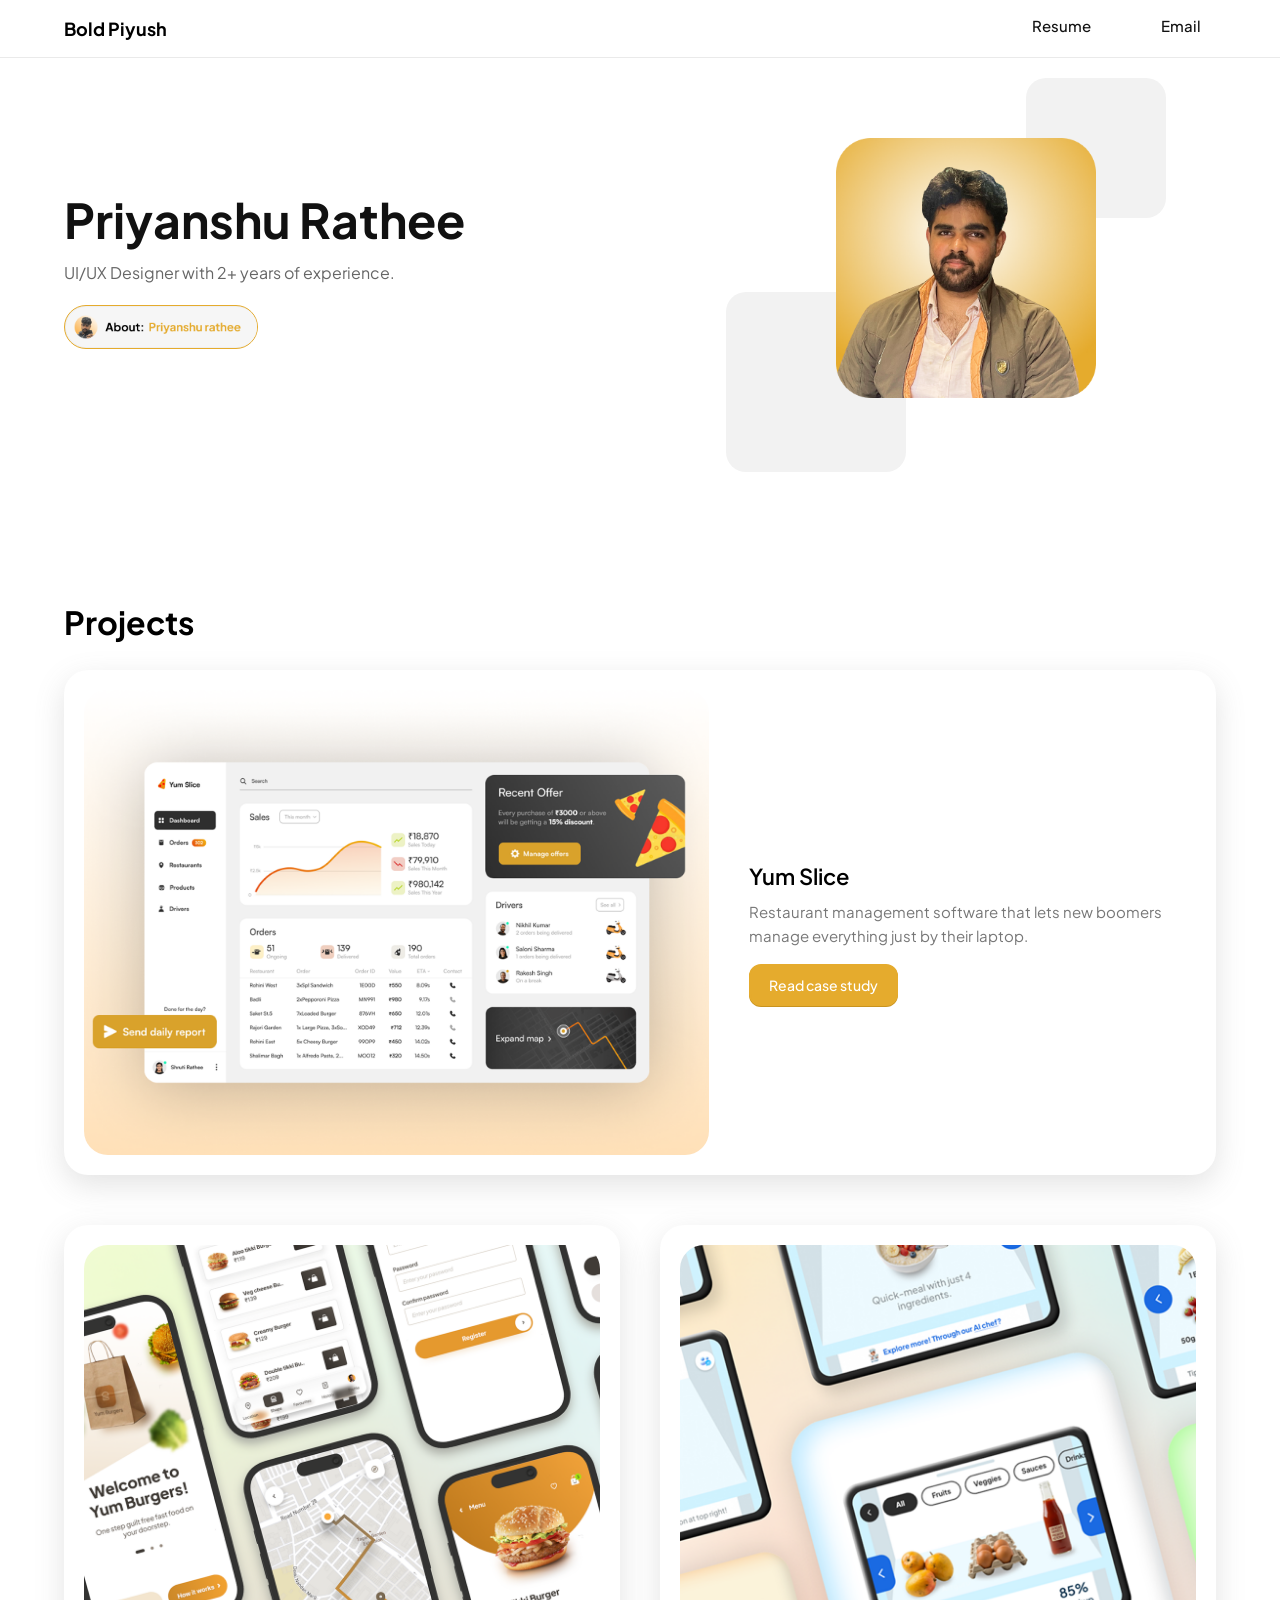
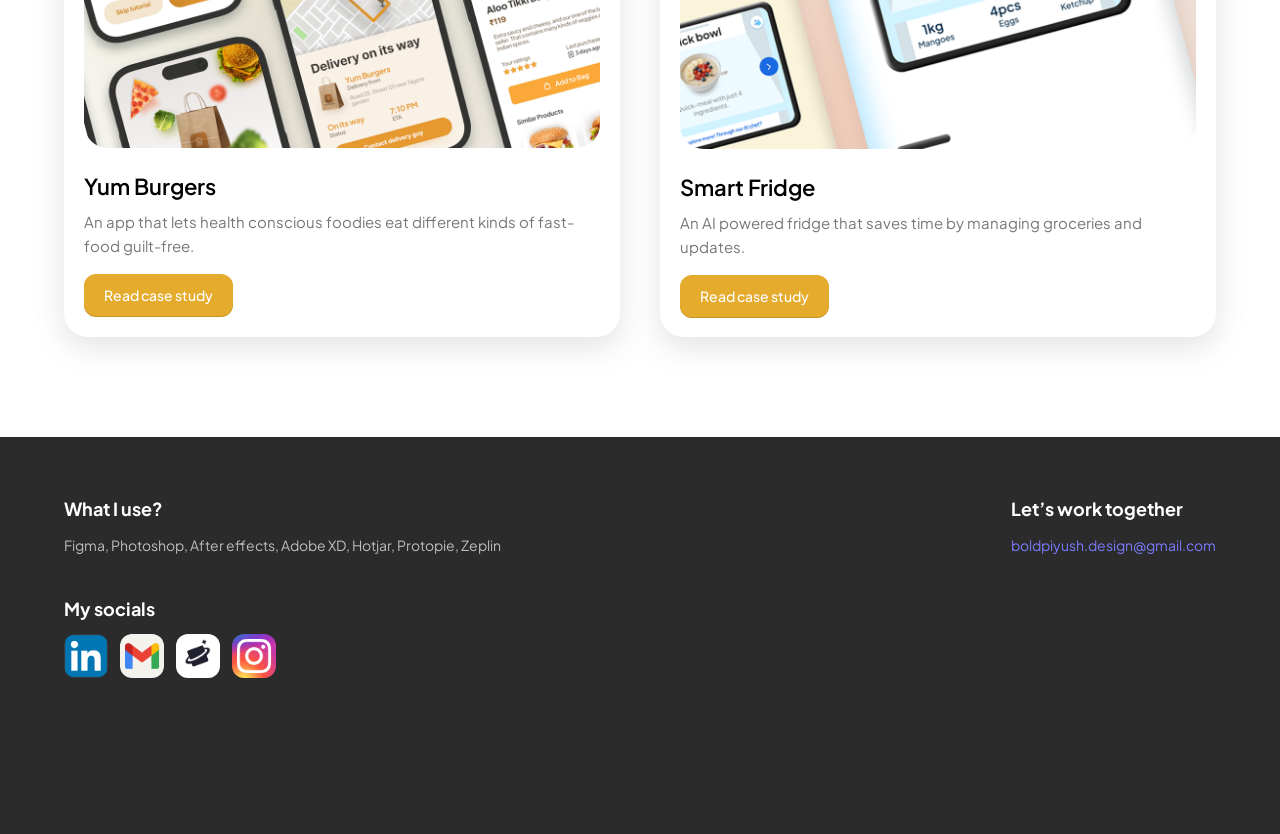
==== index.html @ ce5071a6 "Add files via upload" ====
<!DOCTYPE html>
<html lang="en">
<head>
    <meta charset="UTF-8">
    <meta name="viewport" content="width=device-width, initial-scale=1.0">
    <title>Priyanshu Rathee | UI/UX Designer Portfolio</title>
    <link rel="stylesheet" href="style.css">
    <link rel="preconnect" href="https://fonts.googleapis.com">
    <link rel="preconnect" href="https://fonts.gstatic.com" crossorigin>
    <link href="https://fonts.googleapis.com/css2?family=Plus+Jakarta+Sans:ital,wght@0,200..800;1,200..800&display=swap" rel="stylesheet">
    <link rel="icon" type="image/png" href="images/favicon.png">
</head>
<body>
    <header class="navbar">
        <div class="nav-container">

            <div class="logo">Bold Piyush</div>

                <nav class="nav-links" id="navLinks">
                    <a href="resume/Priyanshu-Rathee-Resume.pdf" 
                       target="_blank" 
                       onclick="showResumePopup()">
                      Resume
                    </a>
                    <a href="#" id="openEmailForm">Email</a>
                    
                </nav>

            <button class="menu-btn" id="menuBtn">☰</button>

        </div>
    </header>
    <section class="hero">
    <div class="hero-wrapper">

    <!-- Grey decorative boxes -->
    
    <!-- Text content -->
    <div class="hero-content">
      <h1>
        <span class="jump-type" data-text="Priyanshu Rathee"></span>
      </h1>

      <p class="subtitle">
        <span class="jump-type sub" data-text="UI/UX Designer with 2+ years of experience."></span>
      </p>

      <!-- Portfolio image button -->
      <button class="portfolio-img">
        <img src="images/btn.png"  alt="Portfolio of Priyanshu" id="openAbout">
      </button>
    </div>

    <!-- Profile image -->
    <div class="hero-image">
      <img src="images/pfp.png" alt="Priyanshu Rathee">
      <div class="grey-box box-1"></div>
    <div class="grey-box box-2"></div>
    </div>

    </div>
    </section>
    <section class="projects-section">
     <div class="projects-container">

     <h2 class="projects-title">Projects</h2>

     <!-- Project 1 -->
     <div class="project-card large">
      <div class="project-image">
        <img src="images/YS.png" alt="Yum Slice project">
      </div>

      <div class="project-content">
        <h3>Yum Slice</h3>
        <p>
          Restaurant management software that lets new boomers
          manage everything just by their laptop.
        </p>
        <a href="cs-yum.html" class="project-btn">Read case study</a>
      </div>
     </div>

     <!-- Project 2 -->
     <div class="project-grid">

      <div class="project-card">
        <div class="project-image">
          <img src="images/YB.png" alt="Yum Burgers project">
        </div>
        <div class="project-content">
          <h3>Yum Burgers</h3>
          <p>
            An app that lets health conscious foodies eat different kinds of fast-food guilt-free.
          </p>
          <a href="cs-food.html" class="project-btn">Read case study</a>
        </div>
      </div>

      <div class="project-card">
        <div class="project-image">
          <img src="images/SF.png" alt="Smart Fridge project">
        </div>
        <div class="project-content">
          <h3>Smart Fridge</h3>
          <p>
            An AI powered fridge that saves time by managing
            groceries and updates.
          </p>
          <a href="cs-fintech.html" class="project-btn">Read case study</a>
        </div>
      </div>

     </div>

     </div>
    </section>
    <footer class="footer-section">
  <div class="footer-container">

    <!-- LEFT SIDE -->
    <div class="footer-left">
      <div class="footer-block">
        <h4>What I use?</h4>
        <p>
          Figma, Photoshop, After effects, Adobe XD, Hotjar,
          Protopie, Zeplin
        </p>
      </div>

      <div class="footer-block socials-block">
        <h4>My socials</h4>
        <div class="socials">
           <a href="https://www.linkedin.com/in/priyanshu-rathi-238a7a399?utm_source=share&utm_campaign=share_via&utm_content=profile&utm_medium=ios_app" target="_blank" class="social-box">
          <img src="icons/ldn.png" alt="LinkedIn">
        </a>
        <a href="https://gmail.boldpiyush.design@gmail.com" target="_blank" class="social-box">
          <img src="icons/Gmail.png" alt="Gmail">
        </a>
        <a href="https://hype4.academy/profile/BoldPiyush" target="_blank" class="social-box">
          <img src="icons/academy.png" alt="hype4 academy">
        </a>
        <a href="https://www.instagram.com/boldpiyush?igsh=MWIxdGlhdHE0ZThmMg==" target="_blank" class="social-box">
          <img src="icons/ig.png" alt="Instagram">
        </a>
        </div>
      </div>
    </div>

    <!-- RIGHT SIDE -->
    <div class="footer-block">
      <h4>Let’s work together</h4>
      <a href="mailto:boldpiyush.design@gmail.com" class="email-link">
        boldpiyush.design@gmail.com
      </a>
    </div>

  </div>
</footer>
<div class="about-overlay" id="aboutOverlay">
  <div class="about-box">

    <div class="about-header">
      <img src="images/btn1.png" alt="Priyanshu Rathee">
      <div>
        <h3>Priyanshu Rathee</h3>
        <p class="role">UI, UX Designer</p>
      </div>
    </div>

    <div class="about-text">
      <p>
        Also known as <strong>BoldPiyush</strong>.  
        Designer since <strong>2024</strong>, he has evolved from a 
        <strong>self taught</strong> enthusiast into a dedicated 
        <strong>UI/UX designer</strong>, delivering professional 
        and engaging interfaces.
      </p>
    </div>

    <p class="location">
      <b>Based in Sonipat, Haryana, India</b>
    </p>

  </div>
</div>
<!-- EMAIL MODAL -->
<div class="email-modal" id="emailModal">
  <div class="email-box">
    <button class="email-close" onclick="closeEmail()">✕</button>

    <h3>Contact Me</h3>

    <input type="text" id="emailName" placeholder="Your Name">
    <input type="email" id="emailFrom" placeholder="Your Email">
    <textarea id="emailMessage" placeholder="Your Message"></textarea>

    <button class="email-send" onclick="sendEmail()">Send Email</button>
  </div>
</div>
<script src="js/main.js"></script>
<div id="resumePopup" class="resume-popup">
  📄 Resume opened in a new tab
</div>



</body>
</html>
---- style.css ----
* {
    margin: 0;
    padding: 0;
    box-sizing: border-box;
    font-family: 'Plus Jakarta Sans';
  }

  /* Navbar wrapper */
  .navbar {
    position: relative;
    width: 100%;
    background: #ffffff;
    border-bottom: 1px solid #eaeaea;
    z-index: 1000;
  }

  /* Centered content, stretchable sides */
  .nav-container {
    max-width: 1200px;
    /* content width stays fixed */
    margin: 0 auto;
    /* side space grows on large screens */
    padding: 16px 24px;
    display: flex;
    align-items: center;
    justify-content: space-between;
  }

  /* Logo */
  .logo {
    font-size: 18px;
    font-weight: 700;
    color: #000;
  }

  /* Desktop nav links */
  .nav-links {
    display: flex;
    gap: 40px;
  }

  .nav-links a {
    text-decoration: none;
    color: #333;
    font-size: 15px;
  }
.nav-links a {
  position: relative;
  text-decoration: none;
  color: #111;
  font-weight: 500;
  padding-bottom: 6px;
  margin: 0 15px;
}

/* Center expanding underline */
.nav-links a::after {
  content: "";
  position: absolute;
  left: 50%;
  bottom: -4px;
  width: 0;
  height: 2px;
  background: #111;
  transform: translateX(-50%);
  transition: width 0.3s ease;
}

/* Hover animation */
.nav-links a:hover::after {
  width: 100%;
}

  .resume-popup {
    position: fixed;
    bottom: 20px;
    left: 50%;
    transform: translateX(-50%);
    background: #111;
    color: white;
    padding: 12px 20px;
    border-radius: 30px;
    font-size: 14px;
    opacity: 0;
    transition: all 0.4s ease;
    pointer-events: none;
    z-index: 9999;
  }

  .resume-popup.show {
    opacity: 1;
    bottom: 40px;
  }

  /* Hamburger button */
  .menu-btn {
    display: none;
    font-size: 26px;
    background: none;
    border: none;
    cursor: pointer;
  }

  /* ===================== */
  /* MOBILE RESPONSIVE */
  /* ===================== */
  @media (max-width: 768px) {

    /* Show hamburger */
    .menu-btn {
      display: block;
    }

    /* Hide desktop nav */
    @media (max-width: 768px) {

      .nav-links {
        position: absolute;
        top: 64px;
        left: 0;
        width: 100%;
        background: #ffffff;

        /* 👇 outer border + separation */
        border: 1px solid #eaeaea;
        border-top: none;

        /* 👇 attractive bottom shadow */
        box-shadow: 0 12px 30px rgba(0, 0, 0, 0.12);

        border-radius: 0 0 16px 16px;

        flex-direction: column;
        align-items: center;
        text-align: center;
        padding: 20px 0;
        display: none;
      }

    }

    .nav-links a {
      padding: 14px 0;
      width: 100%;
      font-size: 16px;
      
    }

    /* Active mobile menu */
    .nav-links.active {
      display: flex;
    }
  }

  /* HERO SECTION */
  .hero {
    width: 100%;
    background: #ffffff;
  }

  /* MAIN CONTAINER */
  .hero-wrapper {
    position: relative;
    /* anchor for grey boxes */
    max-width: 1200px;
    margin: 0 auto;
    padding: 80px 24px 100px;
    display: grid;
    grid-template-columns: 1fr 420px;
    align-items: center;
  }

  /* TEXT */
  .hero-content h1 {
    font-size: 48px;
    font-weight: 700;
    color: #111;
  }

  /* ===== Jump + Fade Typewriter ===== */

  .jump-type {
    display: inline-flex;
    gap: 0;
  }

  .jump-type span {
    opacity: 0;
    transform: translateY(8px);
    animation: jumpIn 0.35s ease forwards;
  }

  .jump-type::after {
    content: "";
    margin-left: 4px;
    animation: blink 1s infinite;
    color: #111;
  }

  /* Subtitle slower + lighter */
  .jump-type.sub span {
    animation-duration: 0.4s;
  }

  /* Keyframes */
  @keyframes jumpIn {
    to {
      opacity: 1;
      transform: translateY(0);
    }
  }

  @keyframes blink {
    50% {
      opacity: 0;
    }
  }

  .subtitle {
    margin-top: 12px;
    font-size: 16px;
    color: #666;
    max-width: 420px;
  }

  /* PORTFOLIO IMAGE */ 

  /* ABOUT IMAGE BUTTON STYLE */
.portfolio-img {
  display: inline-block;
  margin-top: 22px;
  border: 1px solid #e5ab2d;
  border-radius: 100px;
  padding:   0.8px 0.8px; /* space around image */
  transition: all 0.2s ease;
  
  
}

/* Keep image clean */
.portfolio-img img {
  height: 40px;
  display: block;
}

/* Hover effect */
.portfolio-img:hover {
  background: #e5ab2d;
  cursor: pointer;
}

/* Press effect */
.portfolio-img:active {
  transform: translateY(3px);
}

  /* PROFILE IMAGE */
  .hero-image {
    margin-left: 40px;
    position: relative;
    z-index: 2;
    /* image ABOVE grey boxes */
  }

  .hero-image img {
    width: 260px;
    height: 260px;
    object-fit: cover;
    border-radius: 22px;
  }

  /* GREY BOXES */
  .grey-box {
    position: absolute;
    background: #f2f2f2;
    border-radius: 20px;
    z-index: -1;
  }

  .box-1 {
    width: 140px;
    height: 140px;
    top: 400px;
    right: 340px;
    margin-right: -50px;
    margin-top: -100px;
  }

  .box-2 {
    width: 180px;
    height: 180px;
    bottom: 250px;
    right: 60px;
    margin-bottom: -100px;
  }

  /* MOBILE */
  @media (max-width: 768px) {
    .nav-links {
      z-index: 1001;
    }

    .grey-box {
      display: none;
    }

    .hero-wrapper {
      grid-template-columns: 1fr;
      text-align: center;
      padding: 60px 16px 80px;
    }

    .hero-image {
      order: -1;
      margin-left: 0;
      margin-bottom: 24px;
    }

    .hero-image img {
      width: 220px;
      height: 220px;
      margin: 0 auto;
    }

    .hero-content h1 {
      font-size: 36px;
    }

    .subtitle {
      margin: 12px auto 0;
    }

    .portfolio-img {
      margin: 20px auto 0;
    }
    
}
/* ==============================
   OVERLAY
============================== */
.about-overlay {
  position: fixed;
  inset: 0;
  background: rgba(0, 0, 0, 0.65);
  display: none;
  align-items: center;
  justify-content: center;
  z-index: 3000;
  padding: 20px;
  overflow-y: auto;
}

/* ==============================
   DEFAULT (Tablet / Small Laptop)
============================== */
.about-box {
  background: #ffffff;
  width: 100%;
  max-width: 520px;
  padding: 50px 40px;
  border-radius: 20px;
  box-shadow: 0 30px 60px rgba(0, 0, 0, 0.15);
}

/* HEADER */
.about-header {
  display: flex;
  align-items: center;
  gap: 18px;
  margin-bottom: 28px;
}

.about-header img {
  width: 70px;
  height: 70px;
  border-radius: 50%;
  object-fit: cover;
}

.about-header h3 {
  font-size: 22px;
  margin-bottom: 4px;
}

/* SAME TEXT SIZE (IMPORTANT FIX) */
.role{
  color: #777;;
}
.role,
.location {
  font-size: 15px;
  font-weight: 500;
  
}
.location{
  color: #000;
}

/* PARAGRAPH */
.about-text p {
  font-size: 20px;
  line-height: 1.75;
  color: #999;
  margin-bottom: 28px;
}

/* BOLD WORDS */
.about-text strong {
  color: #111;
  font-weight: 700;

}@media (max-width: 768px) {

  .about-box {
    max-width: 340px;
    border-radius: 20px;
    box-shadow: none;
    padding: 20px;
  }

  .about-header img {
    width: 55px;
    height: 55px;
  }

  .about-text p {
    font-size: 18px;
  }

}@media (min-width: 1025px) {

  .about-box {
    max-width: 500px;
    padding: 30px;
    cursor: pointer;
  }

  .about-header img {
    width: 90px;
    height: 90px;
  }

  .about-header h3 {
    font-size: 26px;
  }

  .about-text p {
    font-size: 23px;
    max-width: 620px;
  }

}@media (min-width: 1440px) {

  .about-box {
    max-width: 630px;
    padding: 40px;
    cursor: pointer;
  }

  .about-header img {
    width: 100px;
    height: 100px;
  }

}

    /* MOBILE BOXES */
    .box-1 {
      top: 40px;
      right: 50%;
      transform: translateX(90px);
    }

    .box-2 {
      bottom: 30px;
      right: 50%;
      transform: translateX(-120px);
    }
  

  /* SECTION WRAPPER */
  .projects-section {
    width: 100%;
    background: #ffffff;
  }
.project-card {
    position: relative;
    overflow: hidden;
    border-radius: 24px;
    padding: 20px;
    background: #fff;
    position: relative;
    transition: 0.3s ease;
    box-shadow: 0 10px 30px rgba(117, 114, 114, 0.2);
  } 
  
  .project-card::before {
    content: "";
    position: absolute;
    left: 0;
    top: 0;
    width: 3px;
    height: 100%;
    
    

}
  .project-card::after {
    content: "";
    position: absolute;
    right: 0;
    top: 0;
    width: 3px;
    height: 100%;
    

}

.project-card:hover {
  transform: translateY(-6px);
}
  /* SAME ALIGNMENT AS NAVBAR / HERO */
  .projects-container {
    max-width: 1200px;
    margin: 0 auto;
    padding: 80px 24px;
  }

  /* TITLE */
  .projects-title {
    font-size: 32px;
    font-weight: 700;
    margin-bottom: 28px;
  }
  .project-grid {
    
    display: grid;
    grid-template-columns: repeat(2, 1fr);
    gap: 40px;
  }
  .projects-container {
    padding: 100px 24px;
  }
  .project-card.large {
    margin-bottom: 60px;
  }
  .project-card.large {
    display: grid;
    grid-template-columns: 1.4fr 1fr;
    gap: 40px;
    margin-bottom: 50px;
    align-items: center;
  }
  
  
.project-btn {
  display: inline-block;
  padding: 10px 18px;
  background: #e5ab2d;
  color: #ffffff;
  border-radius: 12px;
  font-size: 14px;
  text-decoration: none;
  font-weight: 500;
  transition: all 0.15s ease;
  box-shadow: 0 1px 0 #c8931f; /* depth effect */
  border: 2px solid #e5ab2d;
}

/* Hover (desktop) */
.project-btn:hover {
  transform: translateY(-2px);
  background: #ffffff;
  color: #e5ab2d;
  border-color: #e5ab2d;
}

/* PRESS EFFECT */
.project-btn:active {
  transform: translateY(4px);
  box-shadow: 0 1px 0 #c8931f;
}
  /* IMAGE */
  .project-image {
  position: relative;
  overflow: hidden;
  border-radius: 24px; 
}

/* LEFT BORDER */


.project-image img {
    width: 100%;
    height: auto;
    display: block;
}

  /* CONTENT */
.project-content {
    margin-top: 24px;
}

.project-content h3 {
    font-size: 22px;
    font-weight: 600;
    margin-bottom: 10px;
}

.project-content p {
    font-size: 15px;
    line-height: 1.6;
    color: #777;
    margin-bottom: 16px;
}

  /* BUTTON */
  
  
@media (min-width:375px) and (max-width: 425px) {
  .project-btn {
    
    width: 300px;
  }
}

@media (320px<=width <=375px) {
  .project-btn {
    width: 300px;
  }
}

  .case-image {
    max-width: 1200px;
    margin: 0 auto;
    padding: 40px 16px;
  }

  /* Back button */
  .back-btn {
    background: none;
    border: none;
    font-size: 16px;
    font-weight: 500;
    cursor: pointer;
    margin-bottom: 24px;
    color: #111;
  }

  .back-btn:hover {
    text-decoration: underline;
  }

  /* Image */
  .case-image img {
    width: 100%;
    height: auto;
    display: block;
  }

  /* Fallback */
  .img-fallback {
    display: none;
    padding: 60px 20px;
    text-align: center;
    background: #f4f4f4;
    color: #555;
    border-radius: 12px;
  }

  /* Mobile tweaks */
  @media (max-width: 768px) {
    .case-image {
      padding: 24px 12px;
    }

    .back-btn {
      font-size: 14px;
    }
  }

  @media (max-width: 768px) {

    .projects-container {
      padding: 60px 20px;
    }

    .projects-title {
      text-align: center;
    }

    .project-card.large {
      grid-template-columns: 1fr;
    }

    .project-grid {
      grid-template-columns: 1fr;

    }

    .project-content {
      text-align: center;
    }
  }

  /* FOOTER WRAPPER */
  .footer-section {
    background: #2b2b2b;
    color: #ffffff;
    padding-bottom: 96px;
  }

  /* SAME ALIGNMENT SYSTEM */
  .footer-container {
    max-width: 1200px;
    margin: 0 auto;
    padding: 60px 24px;
    display: flex;
    justify-content: space-between;
    gap: 80px;
  }

  .footer-left {
    display: flex;
    flex-direction: column;
    gap: 40px;
  }

  .socials {
    display: flex;
    gap: 14px;
    margin-top: 12px;
  }

  .social-box {
    width: 44px;
    height: 44px;
    background: #3a3a3a;
    border-radius: 12px;
    transition: 0.3s ease;
  }

  .social-box:hover {
    background: #4a4a4a;
  }

  /* BLOCKS */
  .footer-block h4 {
    font-size: 18px;
    margin-bottom: 14px;
  }

  .footer-block p {
    font-size: 14px;
    line-height: 1.6;
    color: #bdbdbd;
  }

  /* EMAIL */
  .email-link {
    color: #7b7bff;
    font-size: 14px;
    text-decoration: none;
  }

  /* SOCIALS */
  .socials {
    display: flex;
    gap: 12px;
    margin-top: 10px;
  }

  .social-box {
    width: 44px;
    height: 44px;
    background: #3a3a3a;
    border-radius: 10px;
    display: flex;
    align-items: center;
    justify-content: center;
    transition: 0.3s ease;
  }

  .social-box {
    width: 44px;
    height: 44px;
    border-radius: 12px;
    overflow: hidden;
    transition: 0.3s ease;
  }

  .social-box img {
    width: 100%;
    height: 100%;
    object-fit: cover;
    /* 🔥 makes image fill entire box */
    display: block;
  }

  .social-box:hover {
    background: #4a4a4a;
  }

  @media (max-width: 768px) {

    .footer-container {
      flex-direction: column;
      gap: 50px;
      text-align: center;
    }

    .footer-left {
      gap: 30px;
    }

    .socials {
      justify-content: center;
    }
  }

  /* CASE STUDY WRAPPER */
  .case-image {
    max-width: 1200px;
    margin: 0 auto;
    padding: 40px 16px;
  }

  /* BACK BUTTON */
  .back-btn {
    background: none;
    border: none;
    font-size: 16px;
    cursor: pointer;
    margin-bottom: 24px;
    color: #111;
  }

  .back-btn:hover {
    text-decoration: underline;
  }

  /* IMAGE */
  .case-image img {
    width: 100%;
    height: auto;
    display: block;
  }

  /* FALLBACK */
  .img-fallback {
    display: none;
    margin-top: 40px;
    padding: 50px 20px;
    text-align: center;
    background: #f4f4f4;
    border-radius: 12px;
  }

  .img-fallback button {
    margin-top: 12px;
    padding: 10px 20px;
    border-radius: 20px;
    border: none;
    background: #222;
    color: #fff;
    cursor: pointer;
  }

  /* FULLSCREEN IMAGE OVERLAY */
  .image-overlay {
    position: fixed;
    inset: 0;
    background: rgba(0, 0, 0, 0.9);
    display: none;
    align-items: center;
    justify-content: center;
    z-index: 2000;
    padding: 20px;
  }

  .image-overlay img {
    max-width: 100%;
    max-height: 100%;
    object-fit: contain;
  }

  /* CLOSE BUTTON */
  .close-btn {
    position: absolute;
    top: 20px;
    right: 20px;
    background: none;
    border: none;
    color: #fff;
    font-size: 28px;
    cursor: pointer;
  }

  /* MOBILE */
  @media (max-width: 768px) {
    .case-image {
      padding: 24px 12px;
    }

    .back-btn {
      font-size: 14px;
    }
  }

  .back-btn {
    position: fixed;
    top: 20px;
    left: 20px;
    z-index: 1000;

    background: white;
    border-radius: 50%;
    width: 44px;
    height: 44px;

    display: flex;
    align-items: center;
    justify-content: center;

    font-size: 20px;
    box-shadow: 0 6px 20px rgba(0, 0, 0, 0.15);
    cursor: pointer;
  }

  .back-btn {
    position: fixed;
    top: 20px;
    left: 20px;

    z-index: 3000;
    /* HIGHER than navbar */

    background: white;
    border-radius: 50%;
    width: 44px;
    height: 44px;

    display: flex;
    align-items: center;
    justify-content: center;

    font-size: 20px;
    box-shadow: 0 6px 20px rgba(0, 0, 0, 0.15);
    cursor: pointer;
  }

  /* =====================
    FIXED BACK BUTTON
  ===================== */
  .back-btn.fixed-back {
    position: fixed;
    top: 20px;
    left: 20px;
    z-index: 3000;

    width: 44px;
    height: 44px;

    background: #ffffff;
    border-radius: 50%;
    border: none;

    display: flex;
    align-items: center;
    justify-content: center;

    font-size: 18px;
    line-height: 1;
    padding: 0;

    color: #111;
    text-decoration: none;
    /* ✅ remove underline */

    cursor: pointer;

    /* ✅ clean soft shadow */
    box-shadow:
      0 12px 30px rgba(0, 0, 0, 0.2),
      0 4px 10px rgba(0, 0, 0, 0.15);

    transition: transform 0.2s ease, box-shadow 0.2s ease;
  }

  /* Hover effect */
  .back-btn.fixed-back:hover {
    transform: translateY(-2px);
    box-shadow:
      0 12px 30px rgba(0, 0, 0, 0.18);
  }

  @media (max-width: 600px) {
    .back-btn.fixed-back {
      width: 38px;
      height: 38px;
      font-size: 16px;
      top: 12px;
      left: 12px;
    }
  }

  /* FORCE REMOVE UNDERLINE FROM BACK BUTTON */
  .back-btn,
  .back-btn:link,
  .back-btn:visited,
  .back-btn:hover,
  .back-btn:active {
    text-decoration: none !important;
    color: #111;
  }

  button.back-btn {
    background: none;
    border: none;
    outline: none;
  }

  /* EMAIL MODAL BACKGROUND */
  .email-modal {
    position: fixed;
    inset: 0;
    background: rgba(0, 0, 0, 0.6);
    display: none;
    align-items: center;
    justify-content: center;
    z-index: 2000;
  }

  /* EMAIL BOX */
  .email-box {
    background: #fff;
    width: 100%;
    max-width: 420px;
    padding: 30px;
    border-radius: 20px;
    position: relative;
    box-shadow: 0 20px 40px rgba(0, 0, 0, 0.2);
  }

  /* CLOSE BUTTON */
  .email-close {
    position: absolute;
    top: 14px;
    right: 14px;
    background: none;
    border: none;
    font-size: 20px;
    cursor: pointer;
  }

  /* TITLE */
  .email-box h3 {
    margin-bottom: 16px;
    font-size: 22px;
  }

  /* INPUTS */
  .email-box input,
  .email-box textarea {
    width: 100%;
    padding: 12px 14px;
    margin-bottom: 12px;
    border-radius: 12px;
    border: 1px solid #ddd;
    font-size: 14px;
  }

  .email-box textarea {
    resize: none;
    height: 110px;
  }

  /* SEND BUTTON */
  .email-send {
    width: 100%;
    padding: 12px;
    border-radius: 10px;
    border: none;
    color:white;
    background: #e5ab2d;
    font-size: 15px;
    font-weight: 600;
    cursor: pointer;
  }

  .email-send:hover {
    opacity: 0.9;
    border: 1.5px solid #e5ab2d;
    background-color: white;
    color: #e5ab2d;
  }

  /* MOBILE */
  @media (max-width: 600px) {
    .email-box {
      margin: 0 16px;
    }
  }
 
@media (max-width: 768px) {

  .project-card.large {
    gap: 23px;
  }

  .project-card.large .project-content {
    margin-top: 0; 
  }

}
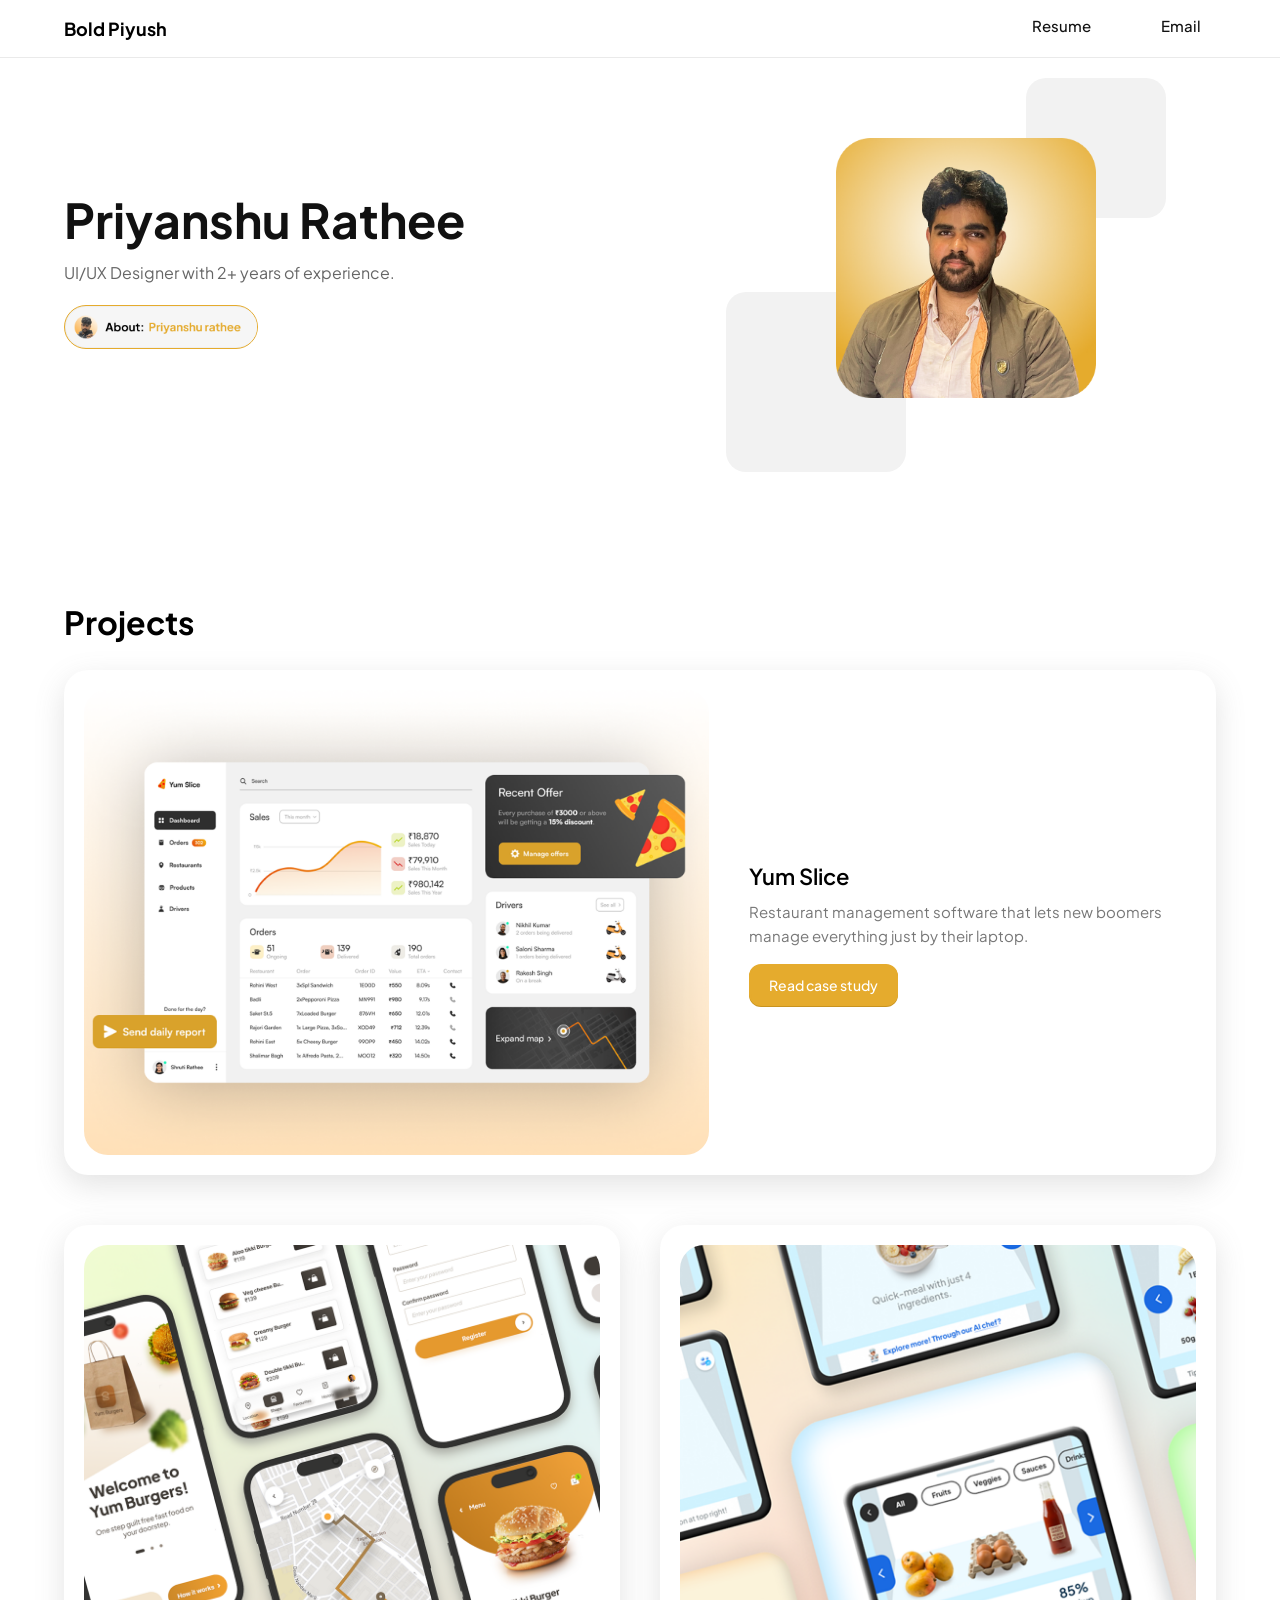
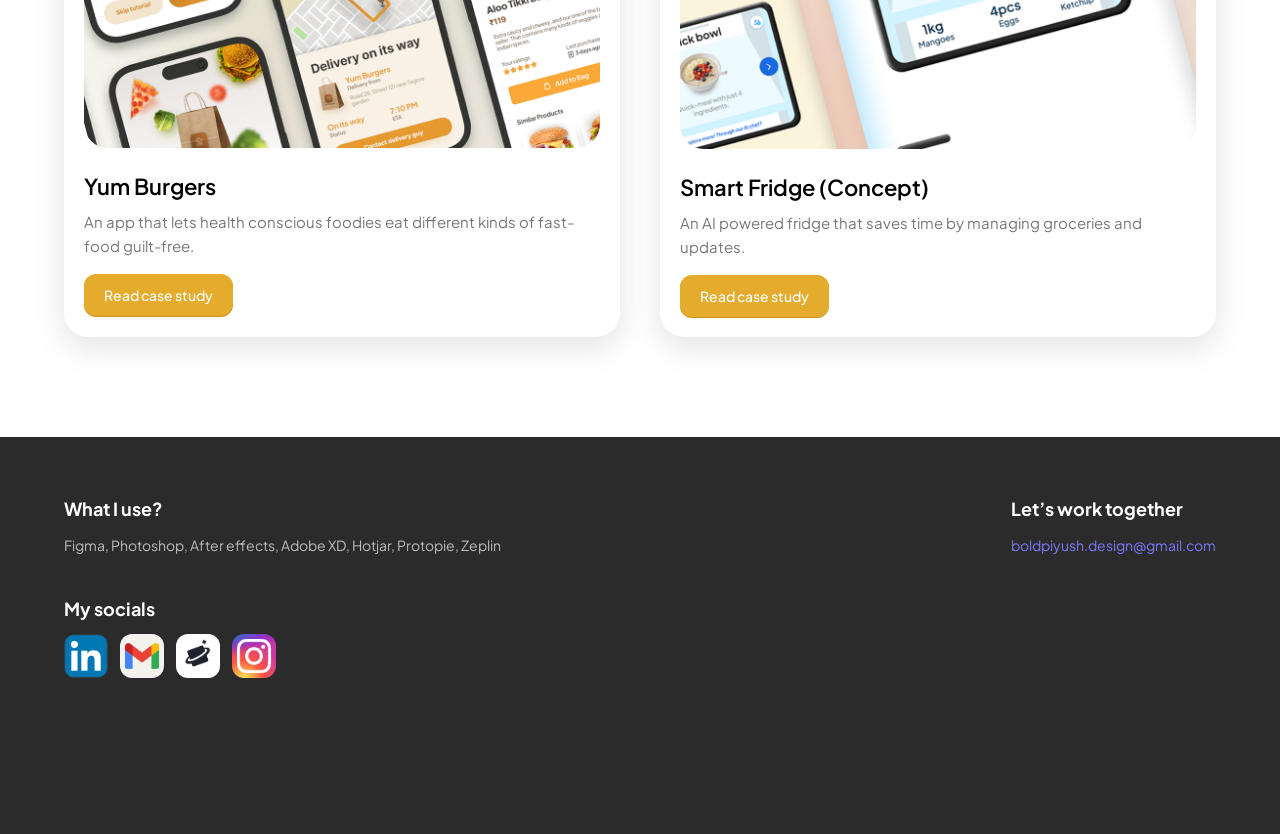
==== commit 15dda596: "Fix HTML encoding issues in index.html" ====
--- a/index.html
+++ b/index.html
@@ -102,7 +102,7 @@
           <img src="images/SF.png" alt="Smart Fridge project">
         </div>
         <div class="project-content">
-          <h3>Smart Fridge</h3>
+          <h3>Smart Fridge (Concept)</h3>
           <p>
             An AI powered fridge that saves time by managing
             groceries and updates.
@@ -206,4 +206,5 @@
 
 
 </body>
-</html>+
+</html>
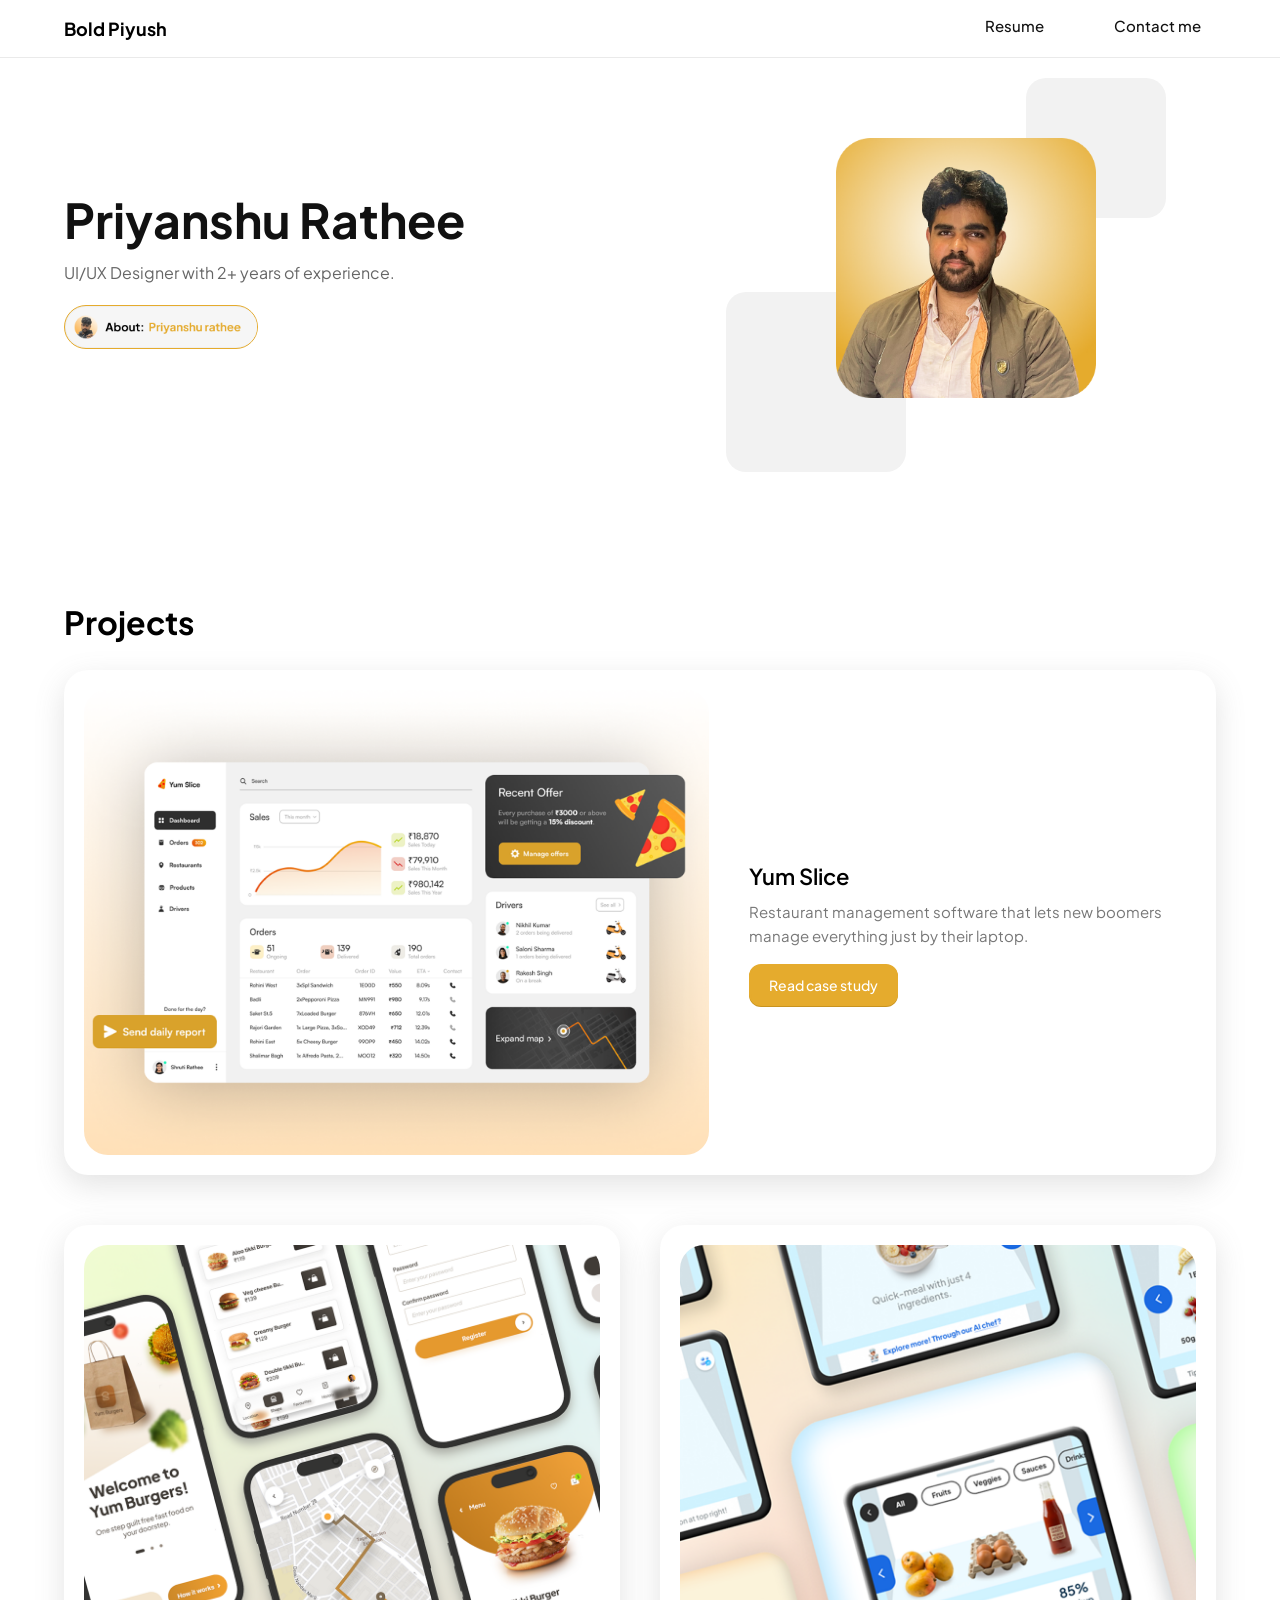
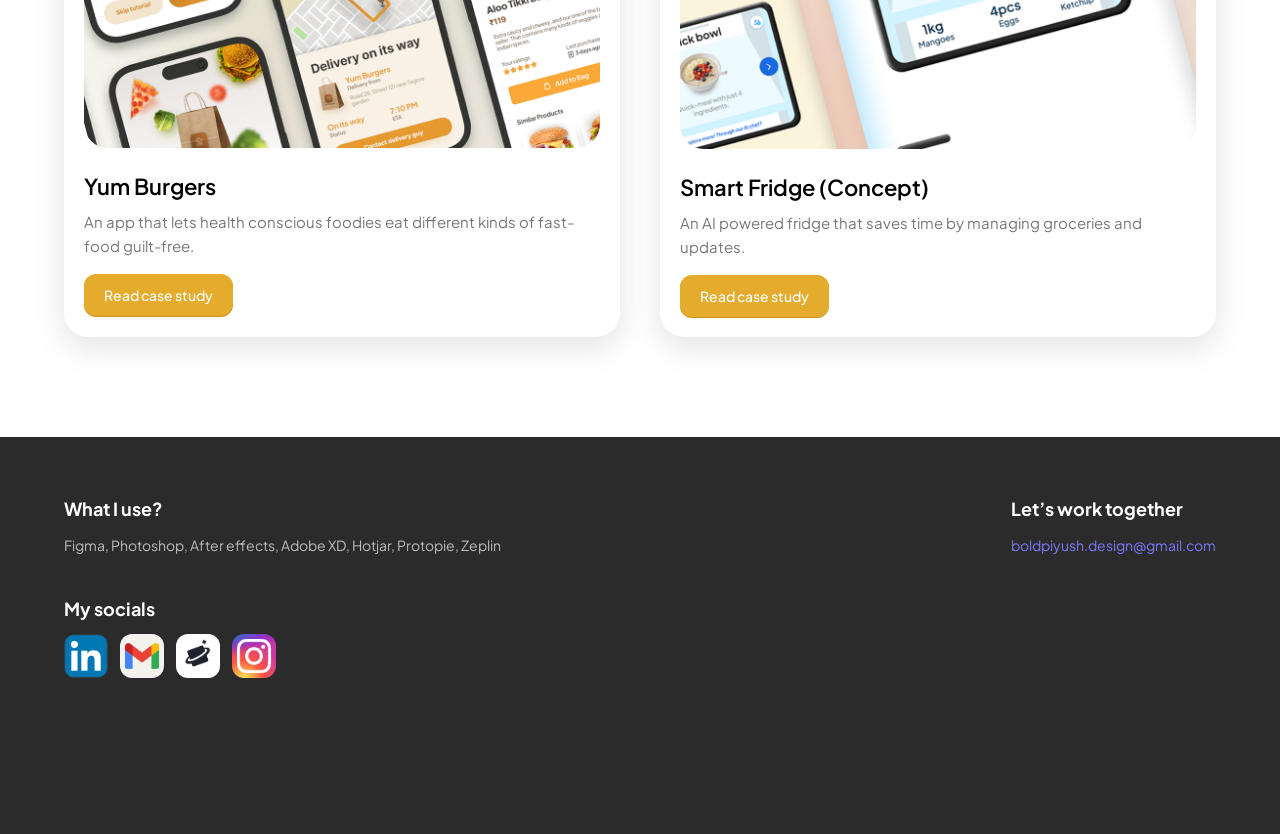
==== commit 9e92badd: "Fix HTML encoding issues in index.html" ====
--- a/index.html
+++ b/index.html
@@ -22,7 +22,7 @@
                        onclick="showResumePopup()">
                       Resume
                     </a>
-                    <a href="#" id="openEmailForm">Email</a>
+                    <a href="#" id="openEmailForm">Contact me</a>
                     
                 </nav>
 
@@ -208,3 +208,4 @@
 </body>
 
 </html>
+
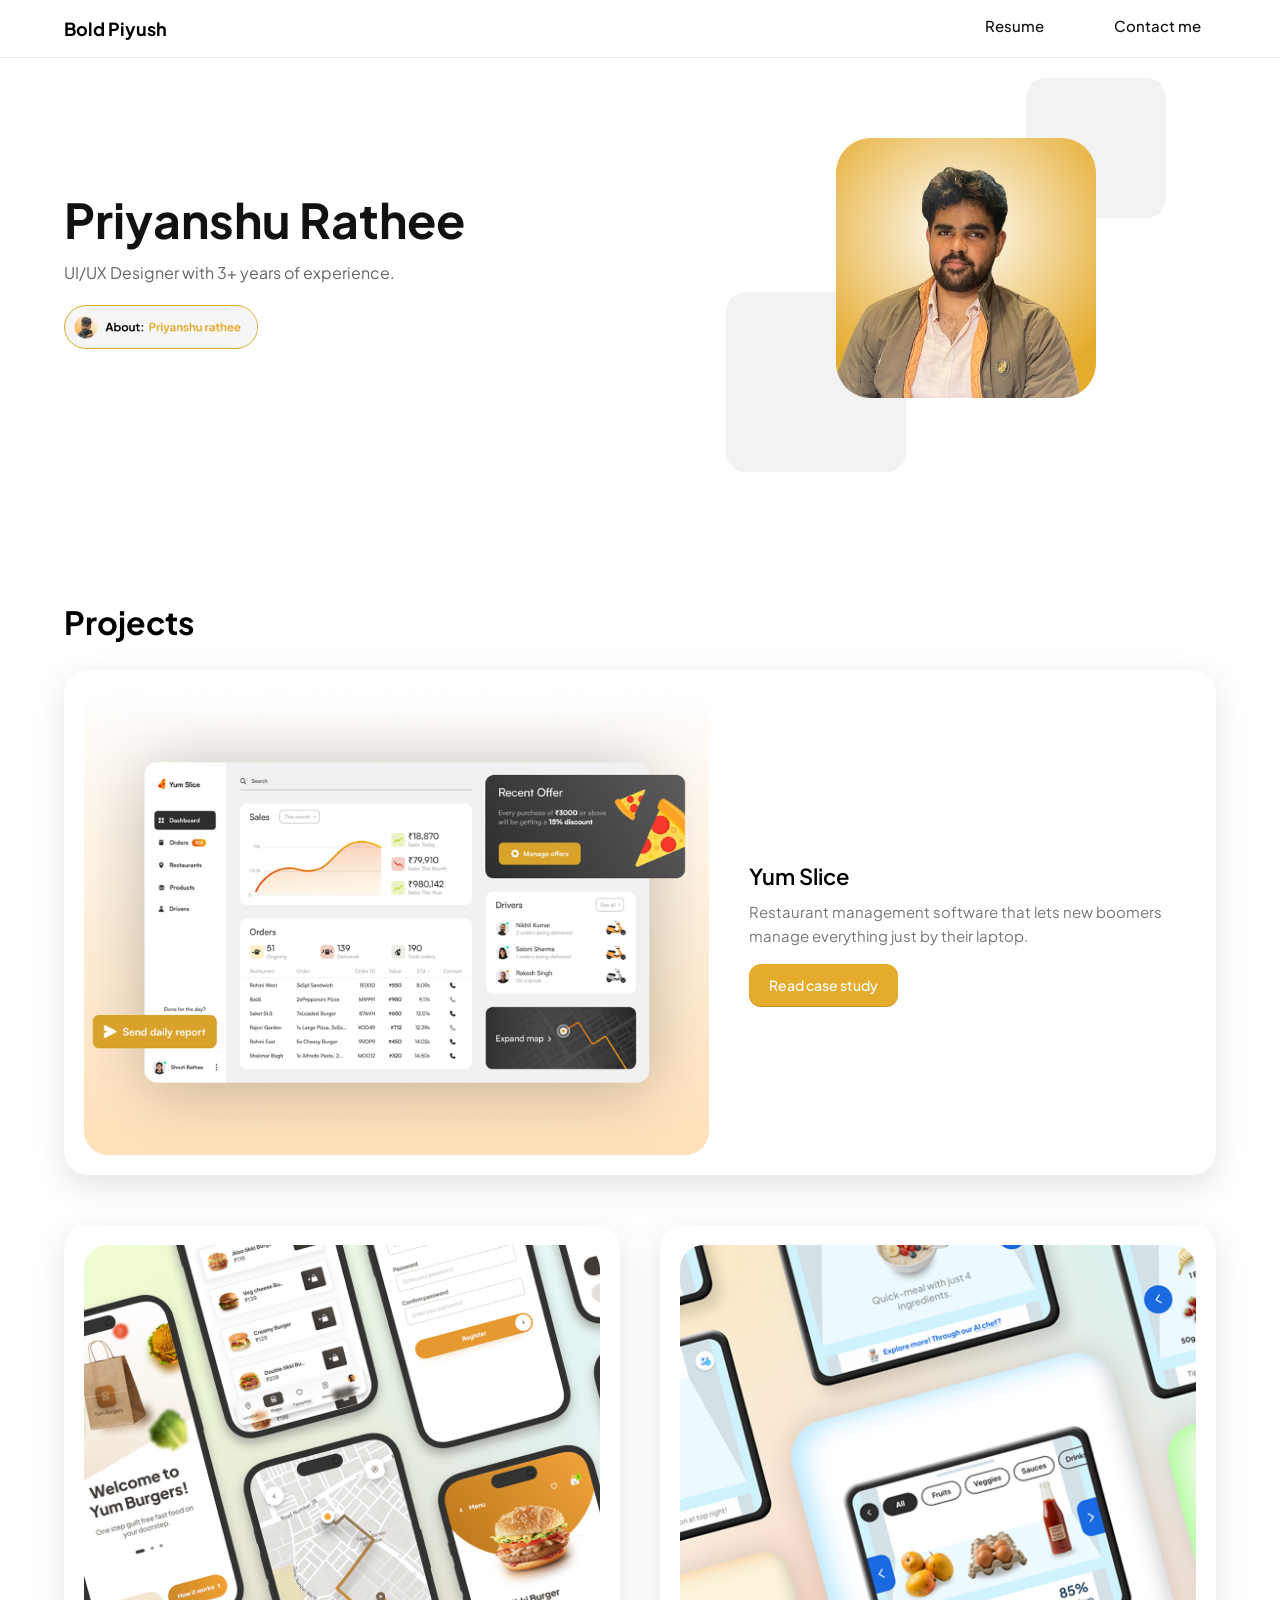
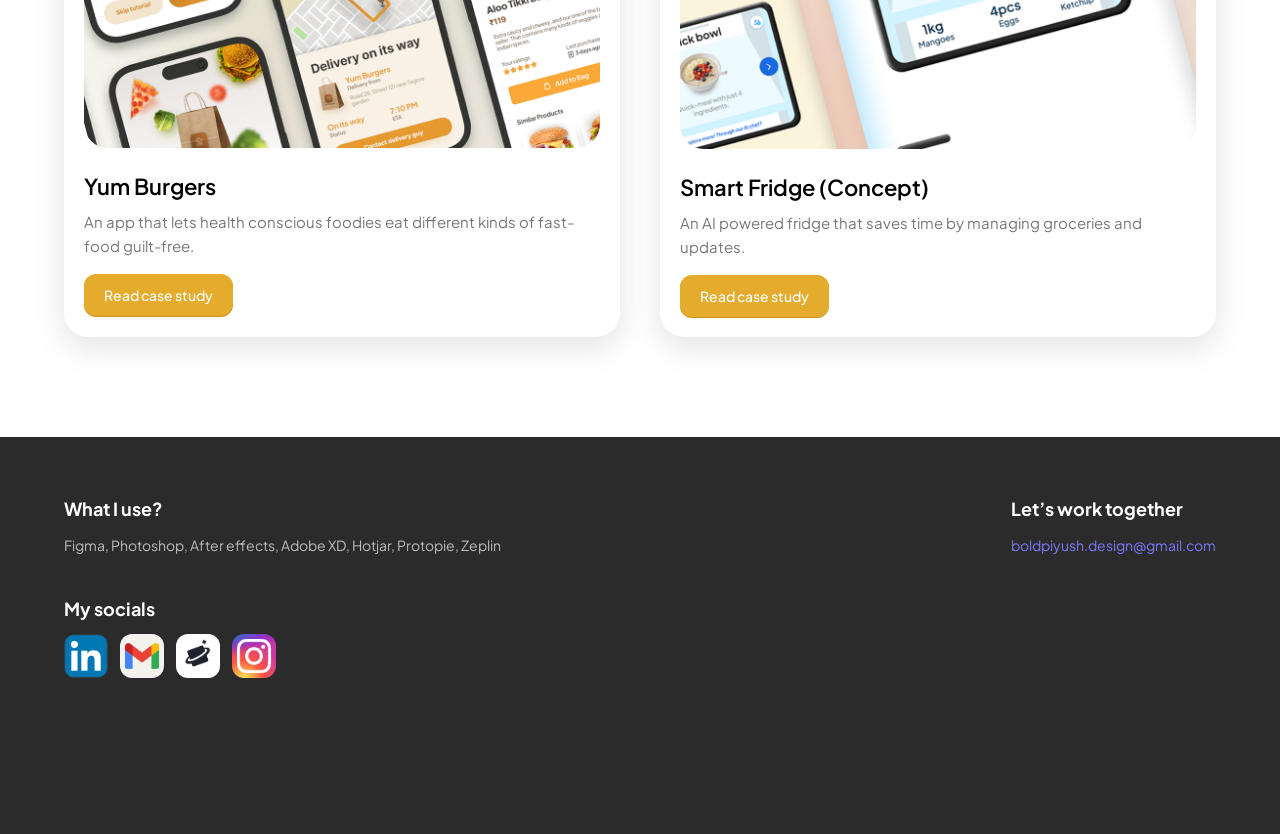
==== commit bb55c5ee: "Update index.html" ====
--- a/index.html
+++ b/index.html
@@ -42,7 +42,7 @@
       </h1>
 
       <p class="subtitle">
-        <span class="jump-type sub" data-text="UI/UX Designer with 2+ years of experience."></span>
+        <span class="jump-type sub" data-text="UI/UX Designer with 3+ years of experience."></span>
       </p>
 
       <!-- Portfolio image button -->
@@ -171,7 +171,7 @@
     <div class="about-text">
       <p>
         Also known as <strong>BoldPiyush</strong>.  
-        Designer since <strong>2024</strong>, he has evolved from a 
+        Designer since <strong>2023</strong>, he has evolved from a 
         <strong>self taught</strong> enthusiast into a dedicated 
         <strong>UI/UX designer</strong>, delivering professional 
         and engaging interfaces.
@@ -179,7 +179,7 @@
     </div>
 
     <p class="location">
-      <b>Based in Sonipat, Haryana, India</b>
+      <b>Origin - India</b>
     </p>
 
   </div>
@@ -209,3 +209,4 @@
 
 </html>
 
+
